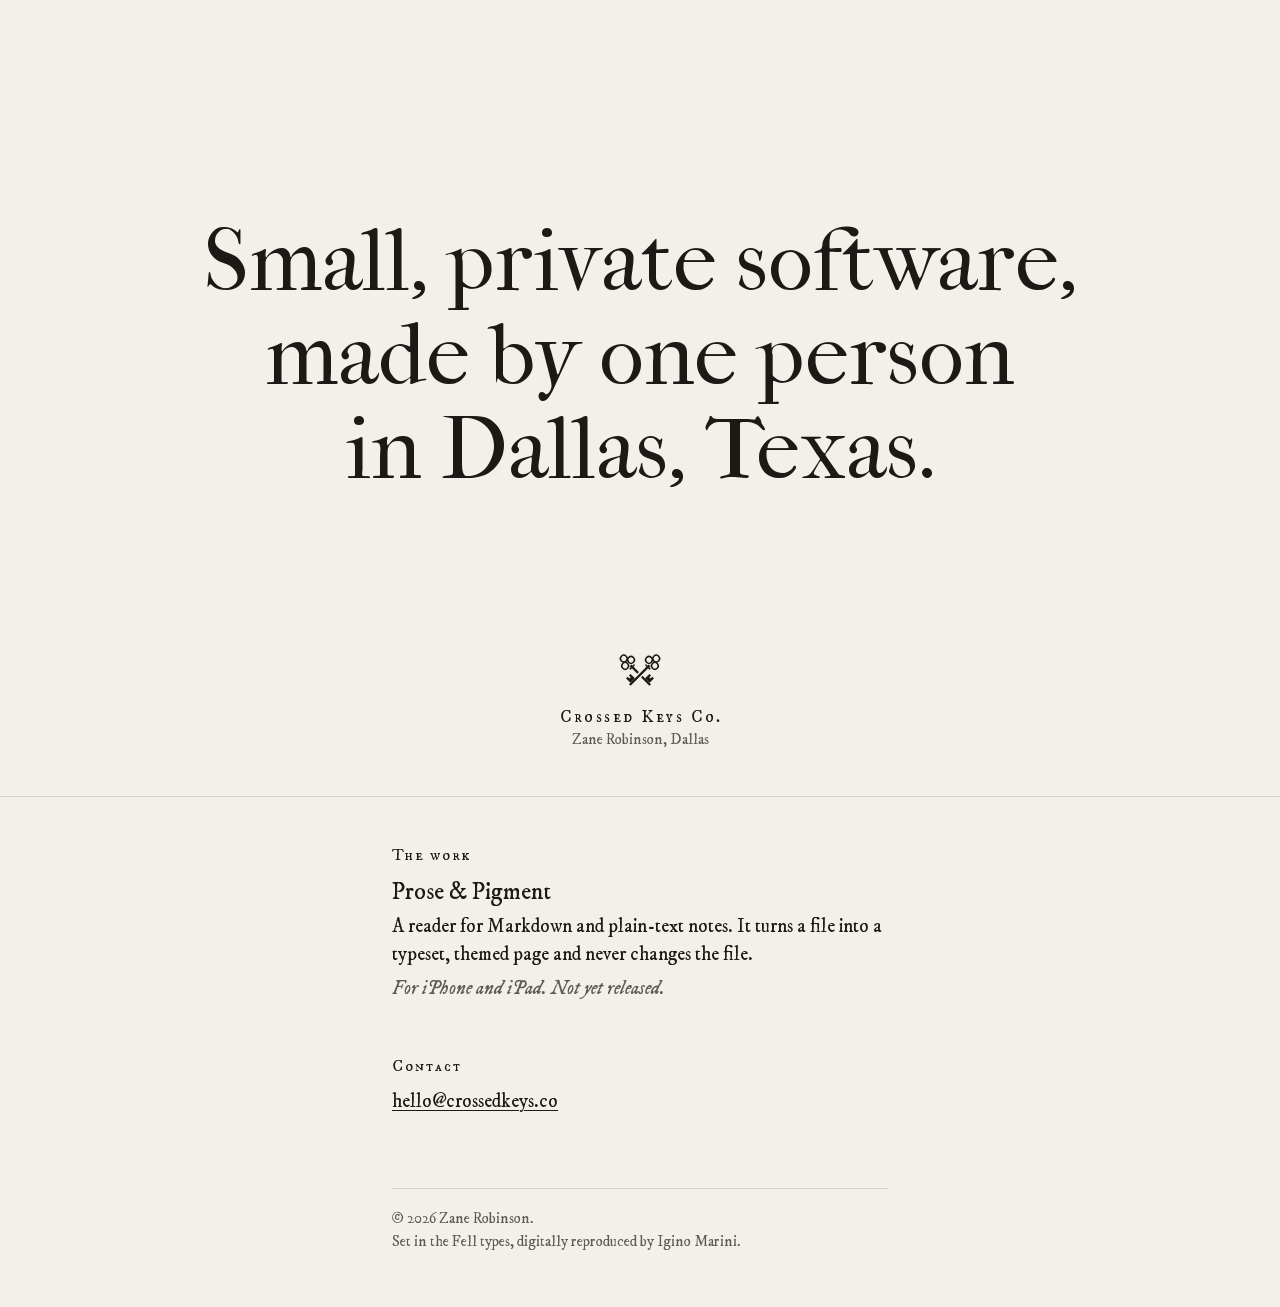
==== site/index.html @ 33459f52 "feat: the one-page imprint for crossedkeys.co Static HTML and CSS in site/, served by Vercel with no" ====
<!doctype html>
<html lang="en">
<head>
<meta charset="utf-8">
<meta name="viewport" content="width=device-width, initial-scale=1">
<title>Crossed Keys Co.</title>
<meta name="description" content="Small, private software, made by one person in Dallas, Texas.">
<meta name="theme-color" content="#F3F0E9" media="(prefers-color-scheme: light)">
<meta name="theme-color" content="#181715" media="(prefers-color-scheme: dark)">
<meta property="og:title" content="Crossed Keys Co.">
<meta property="og:description" content="Small, private software, made by one person in Dallas, Texas.">
<meta property="og:type" content="website">
<meta property="og:url" content="https://crossedkeys.co/">
<meta property="og:image" content="https://crossedkeys.co/share.png">
<meta property="og:image:width" content="1200">
<meta property="og:image:height" content="630">
<meta property="og:image:alt" content="Small, private software, made by one person in Dallas, Texas. Crossed Keys Co.">
<meta name="twitter:card" content="summary_large_image">
<link rel="canonical" href="https://crossedkeys.co/">
<link rel="icon" href="favicon.svg" type="image/svg+xml">
<link rel="icon" href="icon-48.png" type="image/png" sizes="48x48">
<link rel="apple-touch-icon" href="apple-touch-icon.png">
<link rel="preload" href="fonts/fell-french-canon.woff2" as="font" type="font/woff2" crossorigin>
<link rel="preload" href="fonts/fell-dw-pica-sc.woff2" as="font" type="font/woff2" crossorigin>
<link rel="preload" href="fonts/fell-dw-pica.woff2" as="font" type="font/woff2" crossorigin>
<link rel="stylesheet" href="styles.css">
</head>
<body>
<main>
  <section class="recto">
    <h1 class="title">Small, private software, made by one person in Dallas,&nbsp;Texas.</h1>

    <div class="imprint">
      <svg class="mark" width="44" height="44" viewBox="-29 -34 58 58" aria-hidden="true" focusable="false" fill="none" stroke="currentColor">
        <g transform="rotate(-45) translate(0 -7)">
          <circle cx="0" cy="-23.2" r="4.4" stroke-width="2"/>
          <circle cx="-5.5" cy="-15.2" r="4.4" stroke-width="2"/>
          <circle cx="5.5" cy="-15.2" r="4.4" stroke-width="2"/>
          <path d="M-3.6 -7.6h7.2" stroke-width="2" stroke-linecap="round"/>
          <path d="M0 -10.6V26" stroke-width="2.9"/>
          <path fill="currentColor" stroke="none" d="M1.4 15h8.2v3h-3.2v2.4h3.2v3h-8.2z"/>
        </g>
        <g transform="rotate(45) translate(0 -7)">
          <path class="under" d="M0 1.5V12.5" stroke-width="7"/>
          <circle cx="0" cy="-23.2" r="4.4" stroke-width="2"/>
          <circle cx="-5.5" cy="-15.2" r="4.4" stroke-width="2"/>
          <circle cx="5.5" cy="-15.2" r="4.4" stroke-width="2"/>
          <path d="M-3.6 -7.6h7.2" stroke-width="2" stroke-linecap="round"/>
          <path d="M0 -10.6V26" stroke-width="2.9"/>
          <path fill="currentColor" stroke="none" d="M-1.4 15h-8.2v3h3.2v2.4h-3.2v3h8.2z"/>
        </g>
      </svg>
      <p class="house" translate="no">Crossed Keys&nbsp;Co.</p>
      <p class="place"><span translate="no">Zane&nbsp;Robinson</span>, Dallas</p>
    </div>
  </section>

  <section class="verso">
    <div class="column">
      <h2>The work</h2>
      <article class="entry">
        <h3 translate="no">Prose &amp;&nbsp;Pigment</h3>
        <p>A reader for Markdown and plain-text notes. It turns a file into a typeset, themed page and never changes the&nbsp;file.</p>
        <p class="status">For iPhone and iPad. Not yet released.</p>
      </article>

      <h2>Contact</h2>
      <p class="address"><a href="mailto:hello@crossedkeys.co" translate="no">hello@crossedkeys.co</a></p>

      <footer class="small-print">
        <p>&copy;&nbsp;2026 Zane&nbsp;Robinson.</p>
        <p>Set in the Fell types, digitally reproduced by Igino&nbsp;Marini.</p>
      </footer>
    </div>
  </section>
</main>
</body>
</html>
---- site/styles.css ----
/* Crossed Keys Co. A title page and its verso. Two inks, the Fell types. */

@font-face {
  font-family: "Fell French Canon";
  src: url("fonts/fell-french-canon.woff2") format("woff2");
  font-display: swap;
}
@font-face {
  font-family: "Fell Pica";
  src: url("fonts/fell-dw-pica.woff2") format("woff2");
  font-display: swap;
}
@font-face {
  font-family: "Fell Pica";
  font-style: italic;
  src: url("fonts/fell-dw-pica-italic.woff2") format("woff2");
  font-display: swap;
}
@font-face {
  font-family: "Fell Pica SC";
  src: url("fonts/fell-dw-pica-sc.woff2") format("woff2");
  font-display: swap;
}

:root {
  color-scheme: light dark;
  --paper: #F3F0E9;
  --ink: #1C1A17;
  --quiet: #5F5A52;
  --rule: #D5D0C5;

  --display: "Fell French Canon", "Iowan Old Style", "Palatino Linotype", Georgia, serif;
  --text: "Fell Pica", "Iowan Old Style", "Palatino Linotype", Georgia, serif;
  --caps: "Fell Pica SC", "Fell Pica", "Iowan Old Style", Georgia, serif;

  /* One scale. Rank comes from these steps, never from weight or colour. */
  --size-small: 0.9375rem;
  --size-text: 1.1875rem;
  --size-entry: 1.5rem;
  /* Bounded by width and height as well as text size, so enlarged text never overflows. */
  --size-title: clamp(min(2.5rem, 11.5vw), min(1.15rem + 6.1vw, 10.5vh, 13vw), 5.5rem);

  --margin: clamp(1.5rem, 6vw, 4rem);
  /* How much of the verso shows under the title page: its rule and first heading. */
  --peek: 6.5rem;
}

@media (prefers-color-scheme: dark) {
  :root {
    --paper: #181715;
    --ink: #EAE6DC;
    --quiet: #A29D92;
    --rule: #36332E;
  }
}

*,
*::before,
*::after {
  box-sizing: border-box;
}

html {
  -webkit-text-size-adjust: 100%;
  text-size-adjust: 100%;
  background: var(--paper);
}

body {
  margin: 0;
  background: var(--paper);
  color: var(--ink);
  font-family: var(--text);
  font-size: var(--size-text);
  line-height: 1.5;
  font-synthesis: none;
  overflow-wrap: break-word;
  -webkit-tap-highlight-color: transparent;
}

::selection {
  background: var(--ink);
  color: var(--paper);
}

h1,
h2,
h3,
p {
  margin: 0;
  font-weight: 400;
}

a {
  color: inherit;
  text-decoration-line: underline;
  text-decoration-thickness: 1px;
  text-underline-offset: 0.17em;
  touch-action: manipulation;
}
a:hover,
a:active {
  text-decoration-thickness: 2px;
}
a:focus-visible {
  outline: 2px solid var(--ink);
  outline-offset: 4px;
  border-radius: 1px;
}

/* Recto: the title page. */

.recto {
  min-height: calc(100vh - var(--peek));
  min-height: calc(100svh - var(--peek));
  display: grid;
  grid-template-rows: 1fr auto;
  justify-items: center;
  padding: var(--margin) var(--margin) clamp(2rem, 5vh, 3.25rem);
  text-align: center;
}

.title {
  align-self: center;
  max-width: 12.5em;
  padding-block: 1.5rem;
  font-family: var(--display);
  font-size: var(--size-title);
  line-height: 1.07;
  text-wrap: balance;
  min-width: 0;
  overflow-wrap: anywhere;
}

.imprint {
  display: grid;
  justify-items: center;
}

.mark {
  display: block;
  width: 2.75rem;
  height: 2.75rem;
  margin-bottom: 0.85rem;
  color: var(--ink);
}
.mark .under {
  stroke: var(--paper);
}

.house {
  font-family: var(--caps);
  font-size: 1.0625rem;
  letter-spacing: 0.14em;
  /* Tracking adds a trailing space; pull the line back onto the axis. */
  margin-inline-end: -0.14em;
  line-height: 1.3;
}

.place {
  font-size: var(--size-small);
  color: var(--quiet);
  line-height: 1.5;
}

/* Verso: the small print. */

.verso {
  border-top: 1px solid var(--rule);
  padding: 3rem var(--margin) clamp(2.5rem, 6vh, 4rem);
}

.column {
  max-width: 31rem;
  margin-inline: auto;
}

.verso h2 {
  font-family: var(--caps);
  font-size: 1rem;
  letter-spacing: 0.12em;
  line-height: 1.3;
  margin-bottom: 0.7rem;
}

.entry {
  margin-bottom: 3.25rem;
}
.entry h3 {
  font-size: var(--size-entry);
  line-height: 1.25;
  margin-bottom: 0.35rem;
}
.entry p {
  text-wrap: pretty;
}
.entry p + p {
  margin-top: 0.35rem;
}
.status {
  font-style: italic;
  color: var(--quiet);
}

.address {
  margin-bottom: 4.5rem;
  overflow-wrap: anywhere;
}
/* A 44px target without moving the line. */
.address a {
  display: inline-block;
  padding-block: 0.65rem;
  margin-block: -0.65rem;
}

.small-print {
  border-top: 1px solid var(--rule);
  padding-top: 1.1rem;
  font-size: var(--size-small);
  line-height: 1.55;
  color: var(--quiet);
}

/* The missing page. */

/* Nothing follows this page, so it takes the whole screen. */
.missing .recto {
  min-height: 100vh;
  min-height: 100svh;
}
.missing .title {
  max-width: 11em;
}
.missing .place a {
  display: inline-block;
  padding-block: 0.7rem;
  margin-block: -0.7rem;
}

/* A visitor who asks for more contrast gets one ink and firmer rules. */
@media (prefers-contrast: more) {
  :root {
    --quiet: var(--ink);
    --rule: var(--ink);
  }
}

/* Forced colours replace both inks; the gap where the keys cross must follow. */
@media (forced-colors: active) {
  .mark {
    color: CanvasText;
  }
  .mark .under {
    stroke: Canvas;
  }
}

/* Print is black on white whatever the device setting, and the pages run on. */
@media print {
  :root {
    --paper: #fff;
    --ink: #000;
    --quiet: #333;
    --rule: #999;
  }
  .recto {
    min-height: auto;
    padding-bottom: 3rem;
  }
  a {
    text-decoration: none;
  }
}
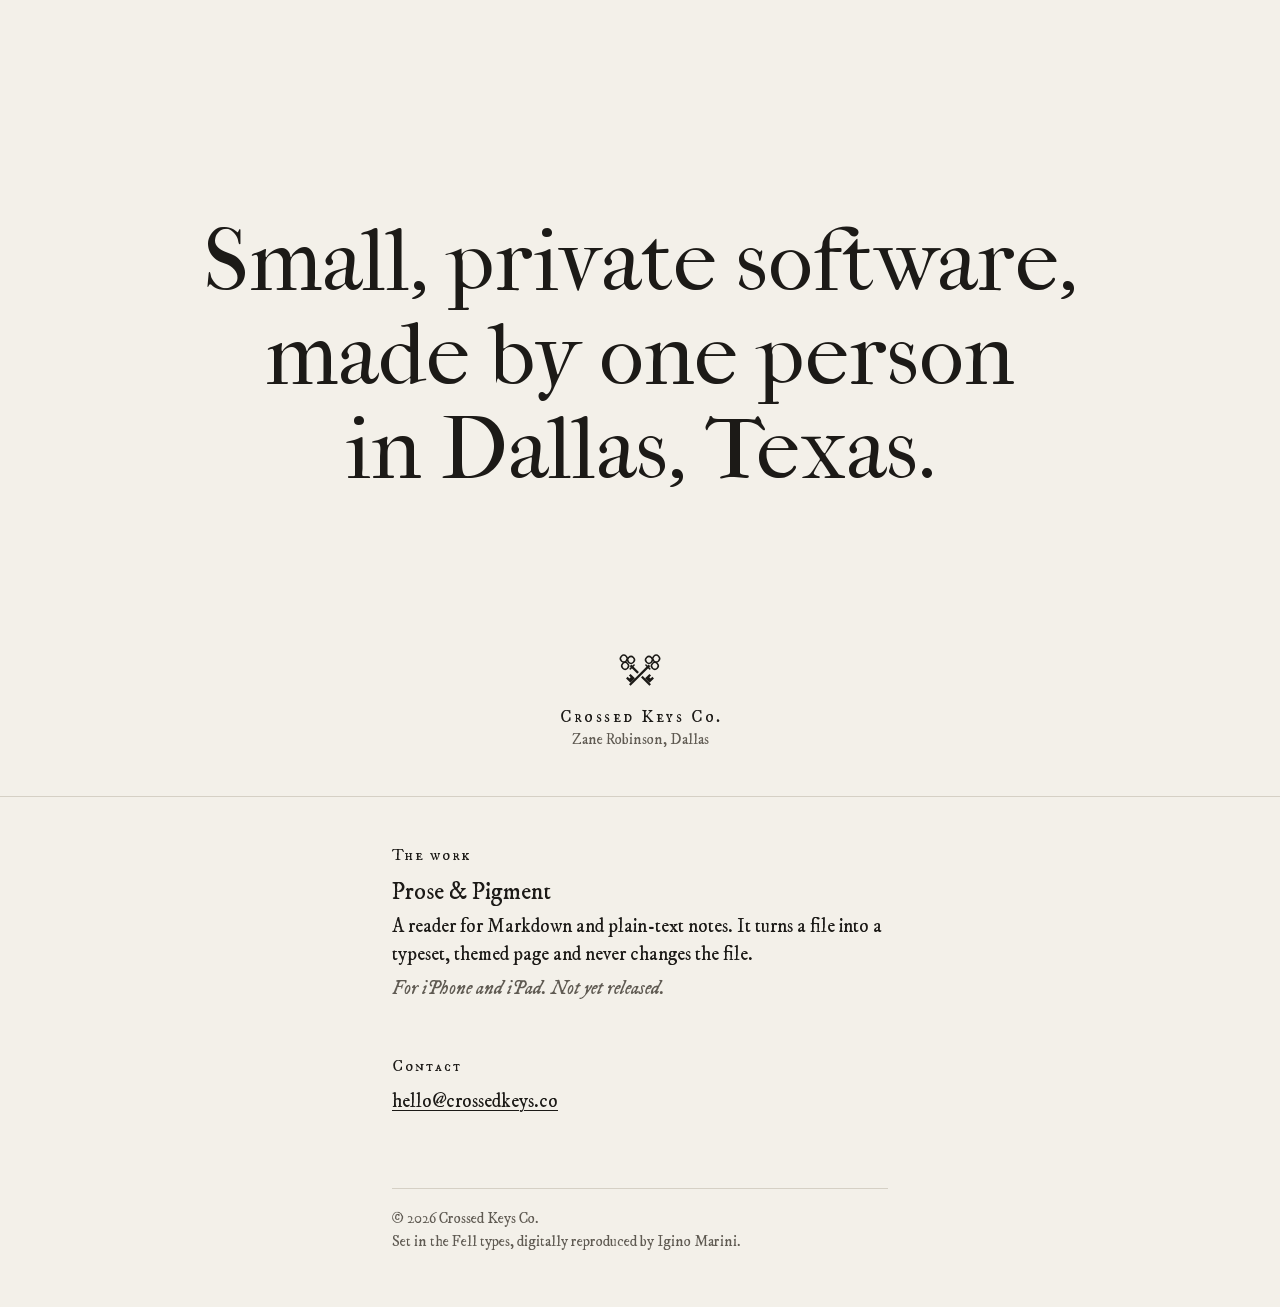
==== commit b06baf6f: "fix: name the maker once, in the imprint The copyright line now carries the house name, so the maker" ====
--- a/site/index.html
+++ b/site/index.html
@@ -68,7 +68,7 @@
       <p class="address"><a href="mailto:hello@crossedkeys.co" translate="no">hello@crossedkeys.co</a></p>
 
       <footer class="small-print">
-        <p>&copy;&nbsp;2026 Zane&nbsp;Robinson.</p>
+        <p>&copy;&nbsp;2026 <span translate="no">Crossed Keys&nbsp;Co.</span></p>
         <p>Set in the Fell types, digitally reproduced by Igino&nbsp;Marini.</p>
       </footer>
     </div>
